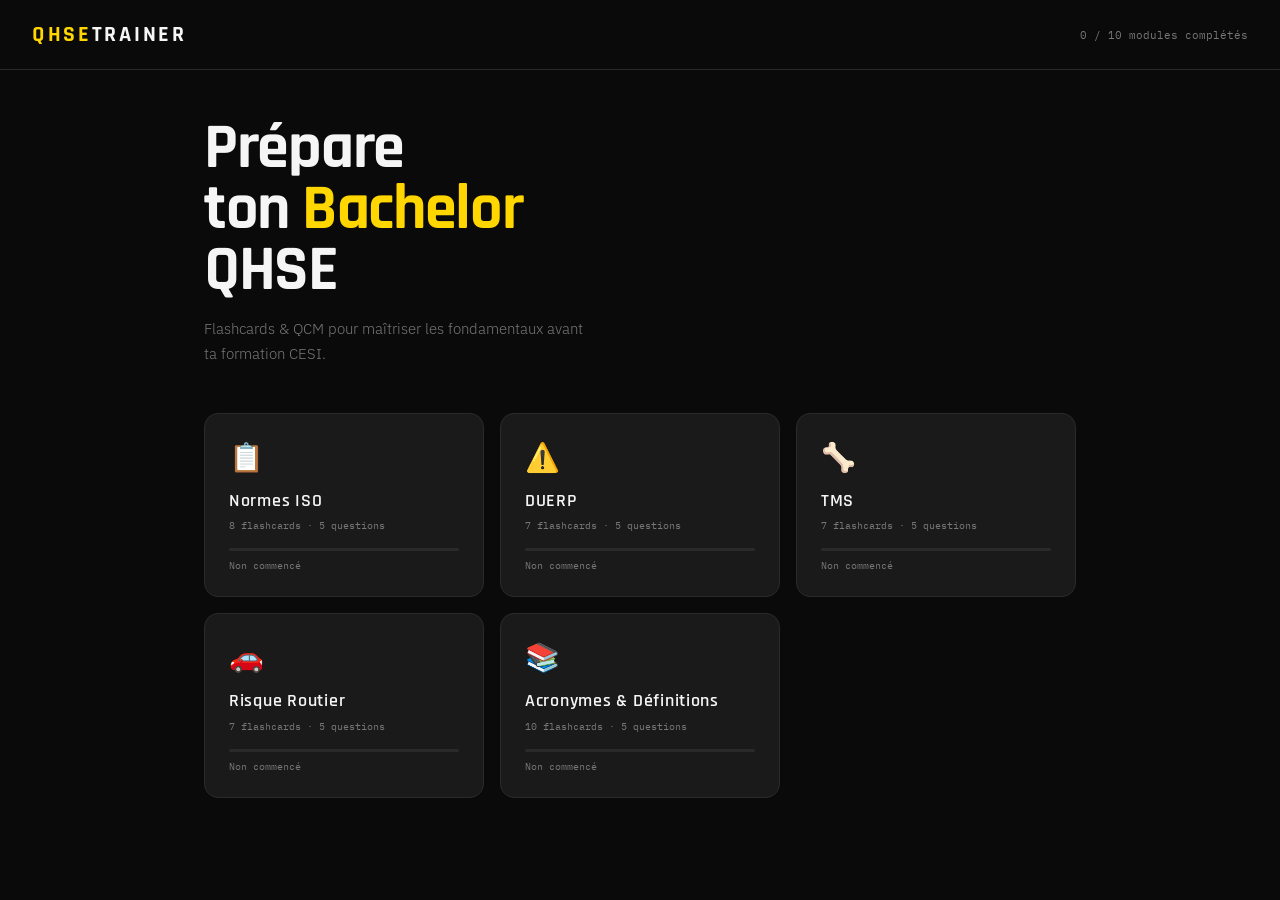
==== index.html @ d8c1ed2f "🚀 QHSE Trainer + GitHub Actions auto-deploy" ====
<!DOCTYPE html>
<html lang="fr">
<head>
<meta charset="UTF-8">
<meta name="viewport" content="width=device-width, initial-scale=1.0">
<title>QHSE Trainer</title>
<link rel="preconnect" href="https://fonts.googleapis.com">
<link href="https://fonts.googleapis.com/css2?family=Rajdhani:wght@400;500;600;700&family=IBM+Plex+Sans:wght@300;400;500&family=IBM+Plex+Mono:wght@400;500&display=swap" rel="stylesheet">
<style>
:root {
  --black: #0A0A0A;
  --dark: #111111;
  --card: #1A1A1A;
  --border: #2A2A2A;
  --yellow: #FFD600;
  --yellow-dim: rgba(255,214,0,0.08);
  --white: #F5F5F5;
  --gray: #777777;
  --success: #00E676;
  --error: #FF3D00;
}
* { margin:0; padding:0; box-sizing:border-box; }
body { font-family:'IBM Plex Sans',sans-serif; background:var(--black); color:var(--white); min-height:100vh; }
header { padding:1.25rem 2rem; border-bottom:1px solid var(--border); display:flex; align-items:center; justify-content:space-between; position:sticky; top:0; background:var(--black); z-index:100; }
.logo { font-family:'Rajdhani',sans-serif; font-weight:700; font-size:1.4rem; letter-spacing:0.12em; color:var(--yellow); }
.logo span { color:var(--white); }
.header-stats { font-family:'IBM Plex Mono',monospace; font-size:0.7rem; color:var(--gray); }
.home { max-width:920px; margin:0 auto; padding:3rem 1.5rem; }
.home-hero { margin-bottom:3rem; }
.home-hero h1 { font-family:'Rajdhani',sans-serif; font-weight:700; font-size:clamp(2.5rem,6vw,4rem); line-height:0.95; letter-spacing:-0.02em; margin-bottom:1rem; }
.home-hero h1 span { color:var(--yellow); }
.home-hero p { color:var(--gray); font-weight:300; font-size:0.95rem; max-width:380px; line-height:1.6; }
.modules-grid { display:grid; grid-template-columns:repeat(auto-fill,minmax(260px,1fr)); gap:1rem; }
.module-card { background:var(--card); border:1px solid var(--border); border-radius:14px; padding:1.5rem; cursor:pointer; transition:all 0.2s ease; position:relative; overflow:hidden; }
.module-card::before { content:''; position:absolute; top:0; left:0; width:100%; height:3px; background:var(--yellow); transform:scaleX(0); transform-origin:left; transition:transform 0.3s ease; }
.module-card:hover { border-color:rgba(255,214,0,0.4); transform:translateY(-3px); box-shadow:0 12px 40px rgba(0,0,0,0.5); }
.module-card:hover::before { transform:scaleX(1); }
.module-icon { font-size:1.75rem; margin-bottom:0.875rem; }
.module-title { font-family:'Rajdhani',sans-serif; font-weight:600; font-size:1.15rem; letter-spacing:0.04em; margin-bottom:0.4rem; }
.module-meta { font-family:'IBM Plex Mono',monospace; font-size:0.65rem; color:var(--gray); margin-bottom:1rem; }
.module-progress { height:3px; background:var(--border); border-radius:2px; overflow:hidden; }
.module-progress-bar { height:100%; background:var(--yellow); border-radius:2px; transition:width 0.6s ease; }
.module-score { font-family:'IBM Plex Mono',monospace; font-size:0.62rem; color:var(--gray); margin-top:0.5rem; }
.module-view { max-width:700px; margin:0 auto; padding:2rem 1.5rem; }
.back-btn { background:none; border:1px solid var(--border); color:var(--gray); padding:0.5rem 1rem; border-radius:6px; cursor:pointer; font-family:'IBM Plex Mono',monospace; font-size:0.7rem; letter-spacing:0.08em; margin-bottom:2rem; transition:all 0.2s; }
.back-btn:hover { border-color:var(--yellow); color:var(--yellow); }
.module-header { margin-bottom:2rem; }
.module-header h2 { font-family:'Rajdhani',sans-serif; font-weight:700; font-size:2rem; letter-spacing:0.05em; }
.mode-selector { display:grid; grid-template-columns:1fr 1fr; gap:1rem; }
.mode-btn { background:var(--card); border:1px solid var(--border); border-radius:14px; padding:2rem; cursor:pointer; transition:all 0.2s; text-align:left; color:var(--white); }
.mode-btn:hover { border-color:var(--yellow); background:var(--yellow-dim); transform:translateY(-2px); }
.mode-btn h3 { font-family:'Rajdhani',sans-serif; font-weight:600; font-size:1.15rem; margin-bottom:0.4rem; }
.mode-btn p { font-size:0.82rem; color:var(--gray); font-weight:300; line-height:1.5; }
.mode-icon { font-size:1.5rem; margin-bottom:0.75rem; }
.flashcard-container { perspective:1000px; margin-bottom:1.5rem; }
.flashcard { width:100%; min-height:280px; position:relative; transform-style:preserve-3d; transition:transform 0.55s cubic-bezier(0.4,0,0.2,1); cursor:pointer; }
.flashcard.flipped { transform:rotateY(180deg); }
.flashcard-front, .flashcard-back { position:absolute; width:100%; min-height:280px; backface-visibility:hidden; -webkit-backface-visibility:hidden; border-radius:16px; display:flex; flex-direction:column; justify-content:center; align-items:center; padding:2.5rem; text-align:center; }
.flashcard-front { background:var(--card); border:1px solid var(--border); }
.flashcard-back { background:#131100; border:1px solid var(--yellow); transform:rotateY(180deg); }
.card-label { font-family:'IBM Plex Mono',monospace; font-size:0.6rem; letter-spacing:0.2em; color:var(--gray); margin-bottom:1.25rem; text-transform:uppercase; }
.flashcard-back .card-label { color:var(--yellow); }
.card-question { font-family:'Rajdhani',sans-serif; font-weight:600; font-size:1.35rem; line-height:1.35; color:var(--white); }
.card-answer { font-size:0.9rem; line-height:1.75; color:var(--white); white-space:pre-line; text-align:left; }
.card-hint { font-family:'IBM Plex Mono',monospace; font-size:0.65rem; color:var(--border); margin-top:1.25rem; letter-spacing:0.05em; }
.flashcard-nav { display:flex; align-items:center; justify-content:space-between; }
.nav-btn { background:var(--card); border:1px solid var(--border); color:var(--white); padding:0.7rem 1.25rem; border-radius:8px; cursor:pointer; font-family:'IBM Plex Mono',monospace; font-size:0.75rem; letter-spacing:0.05em; transition:all 0.2s; }
.nav-btn:hover:not(:disabled) { border-color:var(--yellow); color:var(--yellow); }
.nav-btn:disabled { opacity:0.25; cursor:not-allowed; }
.card-counter { font-family:'IBM Plex Mono',monospace; font-size:0.8rem; color:var(--gray); }
.quiz-progress-bar { height:4px; background:var(--border); border-radius:2px; margin-bottom:2rem; overflow:hidden; }
.quiz-progress-fill { height:100%; background:var(--yellow); border-radius:2px; transition:width 0.4s ease; }
.quiz-question-text { font-family:'Rajdhani',sans-serif; font-weight:600; font-size:1.4rem; line-height:1.35; margin-bottom:1.5rem; padding:1.75rem; background:var(--card); border-radius:12px; border:1px solid var(--border); }
.quiz-choices { display:grid; gap:0.65rem; margin-bottom:1.5rem; }
.choice-btn { background:var(--card); border:1px solid var(--border); border-radius:10px; padding:1.1rem 1.25rem; cursor:pointer; text-align:left; color:var(--white); font-size:0.9rem; transition:all 0.2s; display:flex; align-items:center; gap:0.875rem; font-family:'IBM Plex Sans',sans-serif; }
.choice-btn:hover:not(:disabled) { border-color:var(--yellow); background:var(--yellow-dim); }
.choice-btn:disabled { cursor:default; }
.choice-btn.correct { border-color:var(--success); background:rgba(0,230,118,0.08); color:var(--success); }
.choice-btn.wrong { border-color:var(--error); background:rgba(255,61,0,0.08); color:var(--error); }
.choice-letter { font-family:'IBM Plex Mono',monospace; font-size:0.65rem; width:22px; height:22px; border:1px solid var(--border); border-radius:4px; display:flex; align-items:center; justify-content:center; flex-shrink:0; }
.choice-btn.correct .choice-letter { border-color:var(--success); }
.choice-btn.wrong .choice-letter { border-color:var(--error); }
.quiz-result { text-align:center; padding:2.5rem 1rem; }
.result-score { font-family:'Rajdhani',sans-serif; font-weight:700; font-size:5.5rem; color:var(--yellow); line-height:1; margin-bottom:0.25rem; }
.result-total { font-family:'IBM Plex Mono',monospace; font-size:0.8rem; color:var(--gray); margin-bottom:1.5rem; }
.result-message { font-size:1rem; color:var(--white); margin-bottom:2.5rem; font-weight:300; }
.result-btns { display:flex; gap:0.75rem; justify-content:center; flex-wrap:wrap; }
.btn-primary { background:var(--yellow); color:var(--black); border:none; padding:0.875rem 2rem; border-radius:8px; cursor:pointer; font-family:'Rajdhani',sans-serif; font-weight:700; font-size:1rem; letter-spacing:0.06em; transition:opacity 0.2s; }
.btn-primary:hover { opacity:0.88; }
.btn-secondary { background:none; color:var(--white); border:1px solid var(--border); padding:0.875rem 2rem; border-radius:8px; cursor:pointer; font-family:'Rajdhani',sans-serif; font-weight:600; font-size:1rem; letter-spacing:0.06em; transition:all 0.2s; }
.btn-secondary:hover { border-color:var(--gray); }
@keyframes fadeUp { from{opacity:0;transform:translateY(12px)} to{opacity:1;transform:translateY(0)} }
.fade-in { animation:fadeUp 0.3s ease forwards; }
.view { display:none; }
.view.active { display:block; }
@media(max-width:600px){
  header{padding:1rem}
  .home{padding:1.75rem 1rem}
  .module-view{padding:1.25rem 1rem}
  .mode-selector{grid-template-columns:1fr}
  .flashcard-front,.flashcard-back{padding:1.75rem;min-height:240px}
  .card-question{font-size:1.2rem}
  .quiz-question-text{font-size:1.15rem;padding:1.25rem}
}
</style>
</head>
<body>

<header>
  <div class="logo">QHSE<span>TRAINER</span></div>
  <div class="header-stats" id="headerStats">—</div>
</header>

<div id="homeView" class="view active">
  <div class="home">
    <div class="home-hero">
      <h1>Prépare<br>ton <span>Bachelor</span><br>QHSE</h1>
      <p>Flashcards & QCM pour maîtriser les fondamentaux avant ta formation CESI.</p>
    </div>
    <div class="modules-grid" id="modulesGrid"></div>
  </div>
</div>

<div id="moduleView" class="view">
  <div class="module-view">
    <button class="back-btn" onclick="goHome()">← ACCUEIL</button>
    <div class="module-header">
      <div class="module-icon" id="moduleIcon"></div>
      <h2 id="moduleTitle"></h2>
    </div>
    <div class="mode-selector">
      <button class="mode-btn" onclick="startMode('flashcard')">
        <div class="mode-icon">🃏</div>
        <h3>Flashcards</h3>
        <p>Révise les concepts clés. Clique pour révéler la réponse.</p>
      </button>
      <button class="mode-btn" onclick="startMode('quiz')">
        <div class="mode-icon">✅</div>
        <h3>Quiz QCM</h3>
        <p>Teste tes connaissances avec 4 choix possibles.</p>
      </button>
    </div>
  </div>
</div>

<div id="flashcardView" class="view">
  <div class="module-view">
    <button class="back-btn" onclick="goModule()">← MODULE</button>
    <div class="flashcard-container">
      <div class="flashcard" id="flashcard" onclick="flipCard()">
        <div class="flashcard-front">
          <div class="card-label">Question</div>
          <div class="card-question" id="cardQuestion"></div>
          <div class="card-hint">· cliquer pour révéler ·</div>
        </div>
        <div class="flashcard-back">
          <div class="card-label">Réponse</div>
          <div class="card-answer" id="cardAnswer"></div>
        </div>
      </div>
    </div>
    <div class="flashcard-nav">
      <button class="nav-btn" id="prevBtn" onclick="prevCard()">← PRÉC.</button>
      <span class="card-counter" id="cardCounter"></span>
      <button class="nav-btn" id="nextBtn" onclick="nextCard()">SUIV. →</button>
    </div>
  </div>
</div>

<div id="quizView" class="view">
  <div class="module-view">
    <button class="back-btn" onclick="goModule()">← MODULE</button>
    <div class="quiz-progress-bar"><div class="quiz-progress-fill" id="quizProgressFill"></div></div>
    <div id="quizContent"></div>
  </div>
</div>

<script>
const modules = [
  {
    id:'iso', title:'Normes ISO', icon:'📋',
    flashcards:[
      {q:"Qu'est-ce que la norme ISO 9001 ?",a:"Norme internationale de management de la qualité. Elle définit les exigences pour un SMQ basé sur l'amélioration continue et la satisfaction client."},
      {q:"Quels sont les 7 principes du management de la qualité ?",a:"1. Orientation client\n2. Leadership\n3. Implication du personnel\n4. Approche processus\n5. Amélioration\n6. Prise de décision fondée sur des preuves\n7. Management des relations avec les parties intéressées"},
      {q:"Qu'est-ce que la roue de Deming (PDCA) ?",a:"Plan-Do-Check-Act : outil d'amélioration continue.\n• Plan : planifier les actions\n• Do : réaliser\n• Check : vérifier les résultats\n• Act : ajuster et standardiser"},
      {q:"Qu'est-ce que l'ISO 14001 ?",a:"Norme de management environnemental. Aide les organismes à améliorer leurs performances environnementales via un SME (Système de Management Environnemental)."},
      {q:"Qu'est-ce que l'ISO 45001 ?",a:"Norme de management de la santé et sécurité au travail. Remplace l'OHSAS 18001 depuis 2018. Vise à prévenir les accidents et maladies professionnelles."},
      {q:"Différence entre audit interne et externe ?",a:"• Audit interne (1ère partie) : réalisé par l'organisme lui-même\n• Audit externe 2ème partie : réalisé par des clients\n• Audit externe 3ème partie : organisme de certification indépendant"},
      {q:"Qu'est-ce qu'une non-conformité ?",a:"Non-satisfaction d'une exigence. Peut être majeure (absence totale) ou mineure (écart ponctuel ne remettant pas en cause le système)."},
      {q:"Qu'est-ce que l'approche processus (ISO 9001) ?",a:"Voir l'organisme comme un ensemble de processus interconnectés. Chaque processus a des entrées, activités, sorties et indicateurs de performance."},
    ],
    quiz:[
      {q:"Combien de principes de management de la qualité définit l'ISO 9001 ?",choices:["5","6","7","8"],answer:2},
      {q:"Que signifie PDCA ?",choices:["Plan-Do-Check-Act","Process-Design-Control-Audit","Plan-Deploy-Control-Assess","Process-Do-Check-Adjust"],answer:0},
      {q:"L'ISO 45001 concerne :",choices:["La qualité","L'environnement","La santé et sécurité au travail","La logistique"],answer:2},
      {q:"Un audit de certification est réalisé par :",choices:["L'entreprise elle-même","Un client","Un organisme tiers indépendant","L'inspection du travail"],answer:2},
      {q:"L'ISO 45001 remplace quelle norme ?",choices:["ISO 9001","OHSAS 18001","ISO 14001","ISO 26000"],answer:1},
    ]
  },
  {
    id:'duerp', title:'DUERP', icon:'⚠️',
    flashcards:[
      {q:"Que signifie DUERP ?",a:"Document Unique d'Évaluation des Risques Professionnels. Obligatoire depuis le décret du 5 novembre 2001 pour toute entreprise ayant au moins 1 salarié."},
      {q:"Qui est responsable du DUERP ?",a:"L'employeur est responsable de son élaboration et de sa mise à jour. Il peut déléguer sa réalisation mais reste responsable juridiquement."},
      {q:"Quelle est la fréquence de mise à jour du DUERP ?",a:"• Au minimum une fois par an\n• Lors de toute décision d'aménagement important\n• Lors d'un accident du travail\n• Lors de l'apparition d'un nouveau risque"},
      {q:"Quelles sont les étapes d'élaboration du DUERP ?",a:"1. Identifier les unités de travail\n2. Identifier les dangers\n3. Analyser les risques (fréquence × gravité)\n4. Hiérarchiser les risques\n5. Définir un plan d'actions\n6. Mettre à jour et suivre"},
      {q:"Quels sont les 9 principes généraux de prévention ?",a:"1. Éviter les risques\n2. Évaluer les risques\n3. Combattre à la source\n4. Adapter le travail à l'homme\n5. Tenir compte de l'évolution technique\n6. Remplacer le dangereux\n7. Planifier la prévention\n8. Protection collective avant individuelle\n9. Donner les instructions appropriées"},
      {q:"Quelle est la sanction en cas d'absence de DUERP ?",a:"Amende de 1 500 € (3 000 € en récidive). L'absence du DUERP peut être retenue comme faute inexcusable de l'employeur en cas d'accident du travail."},
      {q:"Comment se calcule la cotation d'un risque ?",a:"Cotation = Fréquence × Gravité\nCertaines méthodes ajoutent la Détectabilité (F × G × D).\nCela permet de hiérarchiser les risques et prioriser les actions de prévention."},
    ],
    quiz:[
      {q:"Le DUERP est obligatoire pour les entreprises ayant :",choices:["Au moins 10 salariés","Au moins 1 salarié","Au moins 50 salariés","Au moins 5 salariés"],answer:1},
      {q:"Quelle est la fréquence minimale de mise à jour du DUERP ?",choices:["Tous les 3 ans","Tous les 2 ans","Une fois par an","Tous les 6 mois"],answer:2},
      {q:"Parmi les 9 principes de prévention, quelle mesure est prioritaire ?",choices:["EPI","Protection individuelle","Protection collective","Formation"],answer:2},
      {q:"Qui est juridiquement responsable du DUERP ?",choices:["Le responsable HSE","Le CSE","L'employeur","Le médecin du travail"],answer:2},
      {q:"L'amende pour absence de DUERP est de :",choices:["500 €","1 000 €","1 500 €","3 000 €"],answer:2},
    ]
  },
  {
    id:'tms', title:'TMS', icon:'🦴',
    flashcards:[
      {q:"Que signifie TMS ?",a:"Troubles Musculo-Squelettiques. Affections touchant les muscles, tendons, nerfs et articulations, principalement liées aux conditions de travail."},
      {q:"Quelles zones du corps sont les plus touchées par les TMS ?",a:"• Membres supérieurs (épaules, coudes, poignets, mains) : ~80% des TMS\n• Membres inférieurs (genoux, hanches, pieds)\n• Rachis (lombalgies)"},
      {q:"Quels sont les facteurs de risque des TMS ?",a:"• Biomécaniques : postures contraignantes, efforts répétitifs, port de charges\n• Organisationnels : cadence élevée, manque de pauses\n• Psychosociaux : stress, manque d'autonomie\n• Environnementaux : froid, vibrations"},
      {q:"Quelle est la place des TMS parmi les maladies professionnelles ?",a:"1ère cause de maladie professionnelle en France. Représentent environ 87% des maladies professionnelles indemnisées."},
      {q:"Qu'est-ce que l'outil RULA ?",a:"Rapid Upper Limb Assessment : outil d'évaluation ergonomique des membres supérieurs. Évalue les postures de travail et identifie les risques de TMS par un score."},
      {q:"Quelles sont les mesures de prévention des TMS ?",a:"• Technique : améliorer les postes, outillage adapté, réduire les charges\n• Organisationnelle : rotation des postes, pauses, variation des tâches\n• Humaine : formation aux gestes et postures\n• Médicale : surveillance, déclaration précoce"},
      {q:"Seuil de manutention manuelle de charges",a:"Au-delà de 25 kg, une aide mécanique est recommandée pour un homme (15 kg pour une femme). La charge max réglementaire est de 55 kg pour les hommes."},
    ],
    quiz:[
      {q:"Les TMS représentent quelle proportion des MP en France ?",choices:["Environ 50%","Environ 65%","Environ 87%","Environ 95%"],answer:2},
      {q:"Quelle zone du corps est la plus touchée par les TMS ?",choices:["Membres inférieurs","Membres supérieurs","Rachis cervical","Tête"],answer:1},
      {q:"RULA est un outil qui permet d'évaluer :",choices:["Les risques chimiques","Les postures de travail","Le niveau de bruit","Le risque incendie"],answer:1},
      {q:"Seuil recommandé pour aide mécanique (homme) :",choices:["15 kg","20 kg","25 kg","30 kg"],answer:2},
      {q:"Lequel est un facteur psychosocial de TMS ?",choices:["Port de charges lourdes","Vibrations","Stress au travail","Températures basses"],answer:2},
    ]
  },
  {
    id:'routier', title:'Risque Routier', icon:'🚗',
    flashcards:[
      {q:"Qu'est-ce que le risque routier professionnel ?",a:"Risque d'accident de la circulation lors de déplacements effectués dans le cadre du travail : trajets domicile-travail et déplacements de mission."},
      {q:"Différence entre accident de mission et accident de trajet ?",a:"• Mission : lors d'un déplacement professionnel (salarié à disposition de l'employeur). Considéré comme AT.\n• Trajet : sur le parcours domicile-travail habituel. Régime intermédiaire entre AT et droit commun."},
      {q:"Le risque routier en chiffres",a:"1ère cause de mortalité au travail en France. Représente environ 40% des accidents mortels du travail. Plus de 400 décès par an en contexte professionnel."},
      {q:"Principales causes d'accidents de la route professionnels",a:"• Vitesse excessive\n• Alcool et stupéfiants\n• Fatigue et somnolence\n• Téléphone au volant\n• Mauvais entretien du véhicule\n• Non-respect du code de la route"},
      {q:"Qu'est-ce qu'un Plan de Déplacement Entreprise (PDE) ?",a:"Document définissant la politique de déplacements de l'entreprise. Vise à réduire les déplacements solo, favoriser les modes alternatifs, et sécuriser les déplacements professionnels."},
      {q:"Obligations de l'employeur face au risque routier",a:"• Intégrer le risque routier dans le DUERP\n• Vérifier la validité des permis\n• S'assurer de l'entretien des véhicules\n• Former et sensibiliser les conducteurs\n• Mettre en place une politique de déplacements"},
      {q:"Qu'est-ce que l'éco-conduite ?",a:"Style de conduite réduisant consommation et émissions tout en améliorant la sécurité : anticipation, vitesse modérée, entretien régulier du véhicule, gonflement correct des pneus."},
    ],
    quiz:[
      {q:"Le risque routier représente quelle proportion des accidents mortels du travail ?",choices:["Environ 20%","Environ 30%","Environ 40%","Environ 50%"],answer:2},
      {q:"Un accident lors d'un déplacement professionnel est :",choices:["Un accident de trajet","Un accident de mission (AT)","Un accident bénin","Pas un accident du travail"],answer:1},
      {q:"Quelle est la 1ère cause de mortalité au travail en France ?",choices:["Les chutes de hauteur","Les risques chimiques","Le risque routier","Les TMS"],answer:2},
      {q:"PDE signifie :",choices:["Plan de Déplacement Entreprise","Plan de Développement Environnemental","Programme de Déplacement Écologique","Plan de Déchets Entreprise"],answer:0},
      {q:"Le risque routier doit être intégré dans :",choices:["Le règlement intérieur uniquement","Le DUERP","Seulement la charte conducteur","Le bilan social"],answer:1},
    ]
  },
  {
    id:'acronymes', title:'Acronymes & Définitions', icon:'📚',
    flashcards:[
      {q:"QHSE",a:"Qualité, Hygiène, Sécurité, Environnement"},
      {q:"SMQ / SME / SMSST",a:"• SMQ : Système de Management de la Qualité\n• SME : Système de Management de l'Environnement\n• SMSST : Système de Management de la Santé et Sécurité au Travail"},
      {q:"AT / MP",a:"• AT : Accident du Travail\n• MP : Maladie Professionnelle"},
      {q:"EPI / EPC",a:"• EPI : Équipements de Protection Individuelle (casque, gants, lunettes...)\n• EPC : Équipements de Protection Collective (garde-corps, filets, aspiration...)"},
      {q:"CSE / CHSCT",a:"• CHSCT : Comité d'Hygiène, de Sécurité et des Conditions de Travail (ancien)\n• CSE : Comité Social et Économique (remplace CHSCT, CE et DP depuis 2018)"},
      {q:"CARSAT / INRS / DREAL",a:"• CARSAT : Caisse d'Assurance Retraite et de la Santé au Travail\n• INRS : Institut National de Recherche et de Sécurité\n• DREAL : Direction Régionale de l'Environnement, de l'Aménagement et du Logement"},
      {q:"TFf / TGf",a:"• TFf (Taux de Fréquence) = AT avec arrêt × 10⁶ / heures travaillées\n• TGf (Taux de Gravité) = Journées perdues × 10³ / heures travaillées"},
      {q:"ICPE / ATEX",a:"• ICPE : Installation Classée pour la Protection de l'Environnement\n• ATEX : ATmosphère EXplosible — zone à risque d'explosion"},
      {q:"5S",a:"Méthode japonaise d'organisation :\n• Seiri = Trier\n• Seiton = Ranger\n• Seiso = Nettoyer\n• Seiketsu = Standardiser\n• Shitsuke = Maintenir"},
      {q:"PDCA / KPI",a:"• PDCA : Plan-Do-Check-Act (roue de Deming, amélioration continue)\n• KPI : Key Performance Indicator (indicateur clé de performance)"},
    ],
    quiz:[
      {q:"Que signifie EPI ?",choices:["Équipements Prioritaires Industriels","Équipements de Protection Individuelle","Évaluation des Performances Internes","Équipements de Prévention des Incidents"],answer:1},
      {q:"Le CSE a remplacé quel organisme en 2018 ?",choices:["La CARSAT","L'INRS","Le CHSCT","La DREAL"],answer:2},
      {q:"Le Taux de Fréquence se calcule avec quel multiplicateur ?",choices:["10²","10³","10⁶","10⁹"],answer:2},
      {q:"ICPE signifie :",choices:["Installation Classée pour la Protection de l'Environnement","Indicateur de Conformité des Processus Environnementaux","Inspection des Conditions de Protection des Employés","Instance de Contrôle des Procédures Environnementales"],answer:0},
      {q:"La méthode 5S vient de :",choices:["France","États-Unis","Allemagne","Japon"],answer:3},
    ]
  }
];

let state = {
  moduleId:null, cardIndex:0, isFlipped:false,
  quizIndex:0, quizScore:0, quizAnswered:false,
  progress: JSON.parse(localStorage.getItem('qhse_progress')||'{}')
};

const getModule = () => modules.find(m=>m.id===state.moduleId);

function saveProgress(id,mode,score,total){
  if(!state.progress[id]) state.progress[id]={};
  state.progress[id][mode]={score,total,date:new Date().toISOString()};
  localStorage.setItem('qhse_progress',JSON.stringify(state.progress));
  updateHeader();
}

function updateHeader(){
  let total=modules.length*2, done=0;
  modules.forEach(m=>{
    if(state.progress[m.id]?.quiz) done++;
    if(state.progress[m.id]?.flashcard) done++;
  });
  document.getElementById('headerStats').textContent=`${done} / ${total} modules complétés`;
}

function getScore(id){
  const p=state.progress[id];
  if(!p?.quiz) return null;
  return Math.round((p.quiz.score/p.quiz.total)*100);
}

function showView(id){
  document.querySelectorAll('.view').forEach(v=>v.classList.remove('active'));
  document.getElementById(id).classList.add('active');
  window.scrollTo(0,0);
}

function renderHome(){
  document.getElementById('modulesGrid').innerHTML=modules.map(m=>{
    const sc=getScore(m.id);
    const hasF=!!state.progress[m.id]?.flashcard;
    return `<div class="module-card fade-in" onclick="openModule('${m.id}')">
      <div class="module-icon">${m.icon}</div>
      <div class="module-title">${m.title}</div>
      <div class="module-meta">${m.flashcards.length} flashcards · ${m.quiz.length} questions</div>
      <div class="module-progress"><div class="module-progress-bar" style="width:${sc??0}%"></div></div>
      <div class="module-score">${sc!==null?`Quiz : ${sc}% · Flashcards : ${hasF?'✓ vues':'non vues'}`:'Non commencé'}</div>
    </div>`;
  }).join('');
  updateHeader();
  showView('homeView');
}

function openModule(id){
  state.moduleId=id;
  const m=getModule();
  document.getElementById('moduleIcon').textContent=m.icon;
  document.getElementById('moduleTitle').textContent=m.title;
  showView('moduleView');
}

function goHome(){ renderHome(); }
function goModule(){ openModule(state.moduleId); }

function startMode(mode){
  const m=getModule();
  if(mode==='flashcard'){
    state.cardIndex=0; state.isFlipped=false;
    renderFlashcard();
    showView('flashcardView');
    saveProgress(m.id,'flashcard',1,1);
  } else {
    state.quizIndex=0; state.quizScore=0; state.quizAnswered=false;
    renderQuizQuestion();
    showView('quizView');
  }
}

function renderFlashcard(){
  const m=getModule();
  const card=m.flashcards[state.cardIndex];
  document.getElementById('flashcard').classList.remove('flipped');
  state.isFlipped=false;
  document.getElementById('cardQuestion').textContent=card.q;
  document.getElementById('cardAnswer').textContent=card.a;
  document.getElementById('cardCounter').textContent=`${state.cardIndex+1} / ${m.flashcards.length}`;
  document.getElementById('prevBtn').disabled=state.cardIndex===0;
  document.getElementById('nextBtn').disabled=state.cardIndex===m.flashcards.length-1;
}

function flipCard(){
  state.isFlipped=!state.isFlipped;
  document.getElementById('flashcard').classList.toggle('flipped');
}

function prevCard(){ if(state.cardIndex>0){state.cardIndex--;renderFlashcard();} }
function nextCard(){ const m=getModule(); if(state.cardIndex<m.flashcards.length-1){state.cardIndex++;renderFlashcard();} }

function renderQuizQuestion(){
  const m=getModule(); const total=m.quiz.length;
  if(state.quizIndex>=total){ renderQuizResult(); return; }
  const q=m.quiz[state.quizIndex];
  document.getElementById('quizProgressFill').style.width=(state.quizIndex/total*100)+'%';
  document.getElementById('quizContent').innerHTML=`
    <div class="quiz-question-text fade-in">
      <div class="card-label" style="text-align:left;margin-bottom:0.75rem">Question ${state.quizIndex+1}/${total}</div>
      ${q.q}
    </div>
    <div class="quiz-choices">
      ${q.choices.map((c,i)=>`<button class="choice-btn" onclick="answerQuiz(${i})">
        <span class="choice-letter">${['A','B','C','D'][i]}</span>${c}
      </button>`).join('')}
    </div>`;
  state.quizAnswered=false;
}

function answerQuiz(chosen){
  if(state.quizAnswered) return;
  state.quizAnswered=true;
  const q=getModule().quiz[state.quizIndex];
  document.querySelectorAll('.choice-btn').forEach((btn,i)=>{
    btn.disabled=true;
    if(i===q.answer) btn.classList.add('correct');
    else if(i===chosen&&chosen!==q.answer) btn.classList.add('wrong');
  });
  if(chosen===q.answer) state.quizScore++;
  setTimeout(()=>{ state.quizIndex++; renderQuizQuestion(); },1300);
}

function renderQuizResult(){
  const m=getModule(); const total=m.quiz.length;
  const pct=Math.round(state.quizScore/total*100);
  document.getElementById('quizProgressFill').style.width='100%';
  const msg=pct>=80?'🎯 Excellent ! Tu maîtrises ce module.':pct>=60?'👍 Bien ! Quelques points à revoir encore.':'📖 Continue à réviser, tu vas y arriver !';
  saveProgress(m.id,'quiz',state.quizScore,total);
  document.getElementById('quizContent').innerHTML=`
    <div class="quiz-result fade-in">
      <div class="result-score">${pct}%</div>
      <div class="result-total">${state.quizScore} / ${total} bonnes réponses</div>
      <div class="result-message">${msg}</div>
      <div class="result-btns">
        <button class="btn-primary" onclick="startMode('quiz')">Recommencer</button>
        <button class="btn-secondary" onclick="goModule()">Retour au module</button>
      </div>
    </div>`;
}

renderHome();
</script>
</body>
</html>
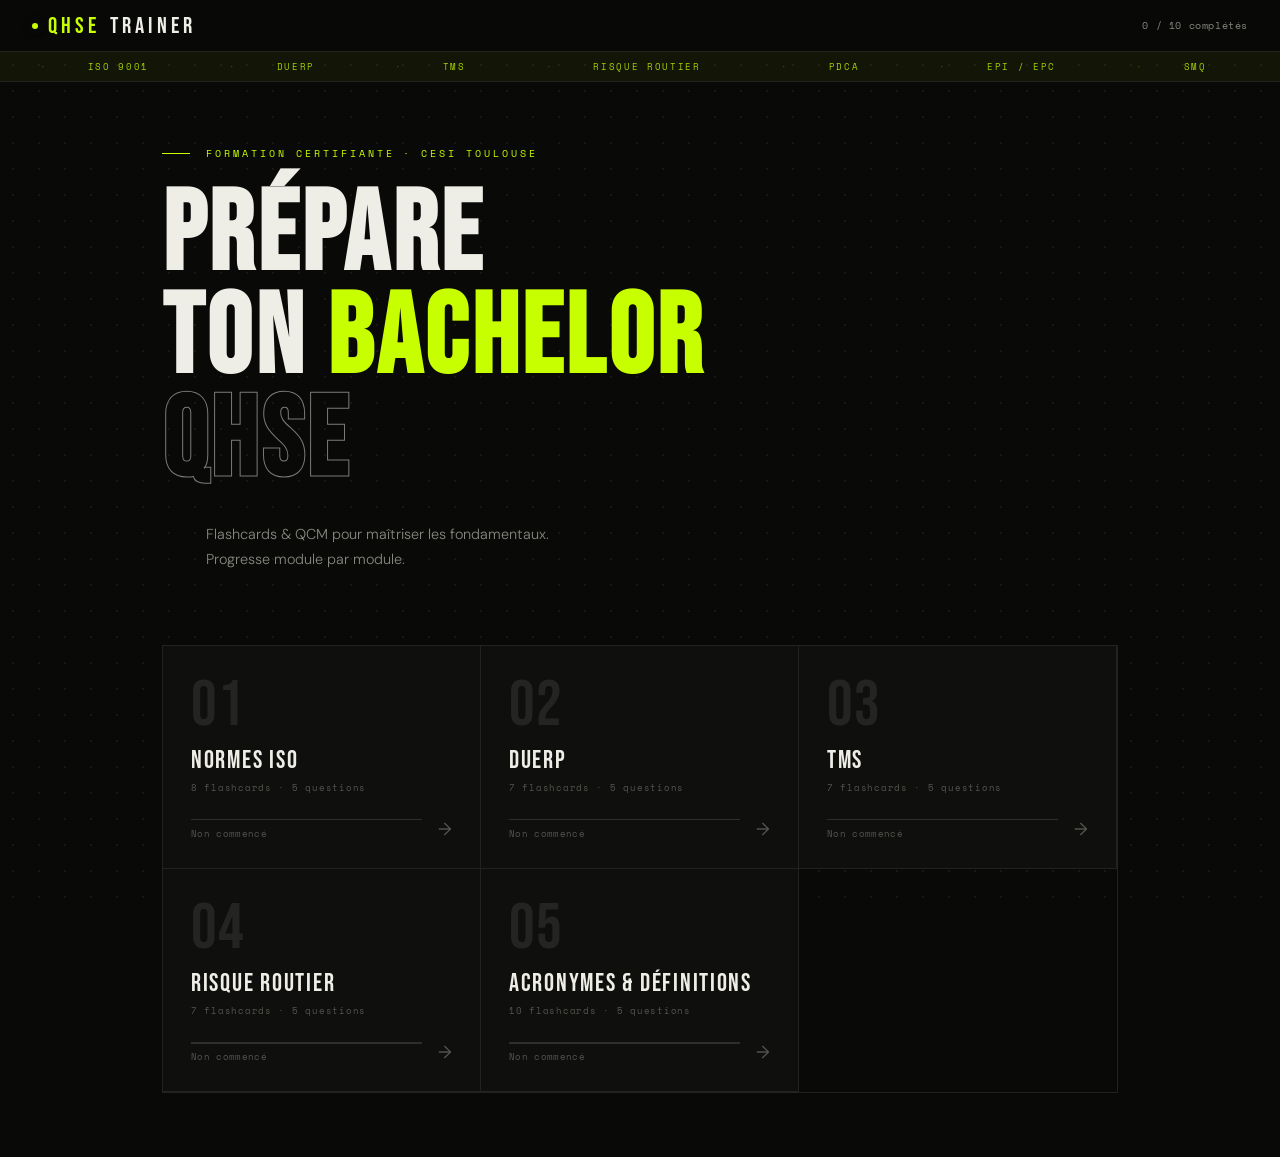
==== commit 703b2b9a: "✨ Feature: redesign QHSE Trainer — Industrial Safety Terminal aesthetic (Bebas Neue + lime + dot gri" ====
--- a/index.html
+++ b/index.html
@@ -5,102 +5,650 @@
 <meta name="viewport" content="width=device-width, initial-scale=1.0">
 <title>QHSE Trainer</title>
 <link rel="preconnect" href="https://fonts.googleapis.com">
-<link href="https://fonts.googleapis.com/css2?family=Rajdhani:wght@400;500;600;700&family=IBM+Plex+Sans:wght@300;400;500&family=IBM+Plex+Mono:wght@400;500&display=swap" rel="stylesheet">
+<link href="https://fonts.googleapis.com/css2?family=Bebas+Neue&family=Space+Mono:ital,wght@0,400;0,700;1,400&family=DM+Sans:opsz,wght@9..40,300;9..40,400;9..40,500&display=swap" rel="stylesheet">
 <style>
 :root {
-  --black: #0A0A0A;
-  --dark: #111111;
-  --card: #1A1A1A;
-  --border: #2A2A2A;
-  --yellow: #FFD600;
-  --yellow-dim: rgba(255,214,0,0.08);
-  --white: #F5F5F5;
-  --gray: #777777;
-  --success: #00E676;
-  --error: #FF3D00;
-}
+  --bg: #090908;
+  --surface: #0F0F0E;
+  --surface2: #161614;
+  --border: #222220;
+  --border2: #2E2E2B;
+  --lime: #C8FF00;
+  --lime-dim: rgba(200,255,0,0.055);
+  --lime-glow: 0 0 24px rgba(200,255,0,0.18);
+  --white: #EEEDE6;
+  --gray: #555550;
+  --gray2: #888880;
+  --success: #00FF88;
+  --error: #FF4422;
+}
+
 * { margin:0; padding:0; box-sizing:border-box; }
-body { font-family:'IBM Plex Sans',sans-serif; background:var(--black); color:var(--white); min-height:100vh; }
-header { padding:1.25rem 2rem; border-bottom:1px solid var(--border); display:flex; align-items:center; justify-content:space-between; position:sticky; top:0; background:var(--black); z-index:100; }
-.logo { font-family:'Rajdhani',sans-serif; font-weight:700; font-size:1.4rem; letter-spacing:0.12em; color:var(--yellow); }
+
+body {
+  font-family:'DM Sans',sans-serif;
+  background:var(--bg);
+  color:var(--white);
+  min-height:100vh;
+  position:relative;
+}
+
+body::before {
+  content:'';
+  position:fixed;
+  inset:0;
+  background-image:radial-gradient(circle, #222220 1px, transparent 1px);
+  background-size:26px 26px;
+  pointer-events:none;
+  z-index:0;
+  opacity:0.55;
+}
+
+/* ── HEADER ── */
+header {
+  position:sticky;
+  top:0;
+  height:52px;
+  padding:0 2rem;
+  border-bottom:1px solid var(--border);
+  display:flex;
+  align-items:center;
+  justify-content:space-between;
+  background:rgba(9,9,8,0.94);
+  backdrop-filter:blur(16px);
+  z-index:200;
+}
+
+.logo {
+  font-family:'Bebas Neue',sans-serif;
+  font-size:1.45rem;
+  letter-spacing:0.18em;
+  color:var(--lime);
+  display:flex;
+  align-items:center;
+  gap:0.6rem;
+}
+.logo::before {
+  content:'';
+  width:6px;
+  height:6px;
+  background:var(--lime);
+  border-radius:50%;
+  box-shadow:var(--lime-glow);
+}
 .logo span { color:var(--white); }
-.header-stats { font-family:'IBM Plex Mono',monospace; font-size:0.7rem; color:var(--gray); }
-.home { max-width:920px; margin:0 auto; padding:3rem 1.5rem; }
-.home-hero { margin-bottom:3rem; }
-.home-hero h1 { font-family:'Rajdhani',sans-serif; font-weight:700; font-size:clamp(2.5rem,6vw,4rem); line-height:0.95; letter-spacing:-0.02em; margin-bottom:1rem; }
-.home-hero h1 span { color:var(--yellow); }
-.home-hero p { color:var(--gray); font-weight:300; font-size:0.95rem; max-width:380px; line-height:1.6; }
-.modules-grid { display:grid; grid-template-columns:repeat(auto-fill,minmax(260px,1fr)); gap:1rem; }
-.module-card { background:var(--card); border:1px solid var(--border); border-radius:14px; padding:1.5rem; cursor:pointer; transition:all 0.2s ease; position:relative; overflow:hidden; }
-.module-card::before { content:''; position:absolute; top:0; left:0; width:100%; height:3px; background:var(--yellow); transform:scaleX(0); transform-origin:left; transition:transform 0.3s ease; }
-.module-card:hover { border-color:rgba(255,214,0,0.4); transform:translateY(-3px); box-shadow:0 12px 40px rgba(0,0,0,0.5); }
-.module-card:hover::before { transform:scaleX(1); }
-.module-icon { font-size:1.75rem; margin-bottom:0.875rem; }
-.module-title { font-family:'Rajdhani',sans-serif; font-weight:600; font-size:1.15rem; letter-spacing:0.04em; margin-bottom:0.4rem; }
-.module-meta { font-family:'IBM Plex Mono',monospace; font-size:0.65rem; color:var(--gray); margin-bottom:1rem; }
-.module-progress { height:3px; background:var(--border); border-radius:2px; overflow:hidden; }
-.module-progress-bar { height:100%; background:var(--yellow); border-radius:2px; transition:width 0.6s ease; }
-.module-score { font-family:'IBM Plex Mono',monospace; font-size:0.62rem; color:var(--gray); margin-top:0.5rem; }
-.module-view { max-width:700px; margin:0 auto; padding:2rem 1.5rem; }
-.back-btn { background:none; border:1px solid var(--border); color:var(--gray); padding:0.5rem 1rem; border-radius:6px; cursor:pointer; font-family:'IBM Plex Mono',monospace; font-size:0.7rem; letter-spacing:0.08em; margin-bottom:2rem; transition:all 0.2s; }
-.back-btn:hover { border-color:var(--yellow); color:var(--yellow); }
-.module-header { margin-bottom:2rem; }
-.module-header h2 { font-family:'Rajdhani',sans-serif; font-weight:700; font-size:2rem; letter-spacing:0.05em; }
-.mode-selector { display:grid; grid-template-columns:1fr 1fr; gap:1rem; }
-.mode-btn { background:var(--card); border:1px solid var(--border); border-radius:14px; padding:2rem; cursor:pointer; transition:all 0.2s; text-align:left; color:var(--white); }
-.mode-btn:hover { border-color:var(--yellow); background:var(--yellow-dim); transform:translateY(-2px); }
-.mode-btn h3 { font-family:'Rajdhani',sans-serif; font-weight:600; font-size:1.15rem; margin-bottom:0.4rem; }
-.mode-btn p { font-size:0.82rem; color:var(--gray); font-weight:300; line-height:1.5; }
-.mode-icon { font-size:1.5rem; margin-bottom:0.75rem; }
-.flashcard-container { perspective:1000px; margin-bottom:1.5rem; }
-.flashcard { width:100%; min-height:280px; position:relative; transform-style:preserve-3d; transition:transform 0.55s cubic-bezier(0.4,0,0.2,1); cursor:pointer; }
+
+.header-stats {
+  font-family:'Space Mono',monospace;
+  font-size:0.62rem;
+  color:var(--gray2);
+  letter-spacing:0.06em;
+}
+
+/* ── TICKER ── */
+.ticker-wrap {
+  position:relative;
+  z-index:1;
+  overflow:hidden;
+  height:30px;
+  display:flex;
+  align-items:center;
+  border-bottom:1px solid var(--border);
+  background:var(--lime-dim);
+}
+
+.ticker {
+  display:flex;
+  gap:0;
+  animation:ticker 30s linear infinite;
+  white-space:nowrap;
+}
+
+.ticker-item {
+  font-family:'Space Mono',monospace;
+  font-size:0.58rem;
+  letter-spacing:0.18em;
+  color:var(--lime);
+  text-transform:uppercase;
+  padding:0 2.5rem;
+  opacity:0.8;
+}
+
+.ticker-item::before {
+  content:'·';
+  margin-right:2.5rem;
+  opacity:0.4;
+}
+
+@keyframes ticker {
+  from { transform:translateX(0); }
+  to { transform:translateX(-50%); }
+}
+
+/* ── HOME ── */
+.home {
+  position:relative;
+  z-index:1;
+  max-width:1020px;
+  margin:0 auto;
+  padding:4rem 2rem;
+}
+
+.home-hero {
+  margin-bottom:4.5rem;
+}
+
+.home-hero-eyebrow {
+  font-family:'Space Mono',monospace;
+  font-size:0.62rem;
+  letter-spacing:0.3em;
+  color:var(--lime);
+  text-transform:uppercase;
+  margin-bottom:1.5rem;
+  display:flex;
+  align-items:center;
+  gap:1rem;
+}
+.home-hero-eyebrow::before {
+  content:'';
+  display:block;
+  width:28px;
+  height:1px;
+  background:var(--lime);
+}
+
+.home-hero h1 {
+  font-family:'Bebas Neue',sans-serif;
+  font-size:clamp(3.8rem,9.5vw,7rem);
+  line-height:0.92;
+  letter-spacing:0.03em;
+  margin-bottom:1.75rem;
+}
+.home-hero h1 em {
+  font-style:normal;
+  color:var(--lime);
+}
+.home-hero h1 .stroke {
+  -webkit-text-stroke:1px rgba(238,237,230,0.5);
+  color:transparent;
+}
+
+.home-hero p {
+  font-size:0.9rem;
+  color:var(--gray2);
+  font-weight:300;
+  line-height:1.75;
+  max-width:360px;
+  margin-left:calc(28px + 1rem);
+}
+
+/* ── MODULE GRID ── */
+.modules-grid {
+  display:grid;
+  grid-template-columns:repeat(auto-fill, minmax(290px, 1fr));
+  border:1px solid var(--border);
+}
+
+.module-card {
+  background:var(--surface);
+  padding:1.75rem;
+  cursor:pointer;
+  position:relative;
+  overflow:hidden;
+  border-right:1px solid var(--border);
+  border-bottom:1px solid var(--border);
+  transition:background 0.22s;
+  animation:cardReveal 0.5s ease both;
+}
+
+@keyframes cardReveal {
+  from { opacity:0; transform:translateY(14px); }
+  to { opacity:1; transform:translateY(0); }
+}
+
+.module-card:nth-child(1){ animation-delay:0.04s; }
+.module-card:nth-child(2){ animation-delay:0.09s; }
+.module-card:nth-child(3){ animation-delay:0.14s; }
+.module-card:nth-child(4){ animation-delay:0.19s; }
+.module-card:nth-child(5){ animation-delay:0.24s; }
+
+.module-card:hover { background:var(--surface2); }
+.module-card:hover .module-num { color:var(--lime); opacity:1; }
+.module-card:hover .card-go { color:var(--lime); transform:translateX(5px); }
+
+.module-num {
+  font-family:'Bebas Neue',sans-serif;
+  font-size:4rem;
+  line-height:1;
+  color:var(--border2);
+  opacity:0.7;
+  margin-bottom:0.6rem;
+  letter-spacing:0.02em;
+  transition:color 0.22s, opacity 0.22s;
+}
+
+.module-title {
+  font-family:'Bebas Neue',sans-serif;
+  font-size:1.55rem;
+  letter-spacing:0.07em;
+  color:var(--white);
+  margin-bottom:0.4rem;
+  line-height:1.1;
+}
+
+.module-meta {
+  font-family:'Space Mono',monospace;
+  font-size:0.57rem;
+  color:var(--gray);
+  letter-spacing:0.08em;
+  margin-bottom:1.5rem;
+}
+
+.module-bottom {
+  display:flex;
+  align-items:flex-end;
+  justify-content:space-between;
+}
+
+.module-progress-wrap { flex:1; margin-right:1rem; }
+
+.module-progress {
+  height:1.5px;
+  background:var(--border2);
+  overflow:hidden;
+  margin-bottom:0.4rem;
+}
+
+.module-progress-bar {
+  height:100%;
+  background:var(--lime);
+  transition:width 0.9s cubic-bezier(0.4,0,0.2,1);
+}
+
+.module-score {
+  font-family:'Space Mono',monospace;
+  font-size:0.54rem;
+  color:var(--gray);
+  letter-spacing:0.04em;
+}
+
+.card-go {
+  font-size:1.1rem;
+  color:var(--gray);
+  transition:color 0.22s, transform 0.22s;
+}
+
+/* ── CONTENT WRAPPER ── */
+.content-wrap {
+  position:relative;
+  z-index:1;
+  max-width:720px;
+  margin:0 auto;
+  padding:2.5rem 2rem;
+}
+
+/* ── BACK BTN ── */
+.back-btn {
+  font-family:'Space Mono',monospace;
+  font-size:0.62rem;
+  letter-spacing:0.18em;
+  text-transform:uppercase;
+  color:var(--gray2);
+  background:none;
+  border:none;
+  cursor:pointer;
+  padding:0;
+  margin-bottom:2.75rem;
+  display:flex;
+  align-items:center;
+  gap:0.6rem;
+  transition:color 0.15s;
+}
+.back-btn:hover { color:var(--lime); }
+
+/* ── MODULE HEADER ── */
+.module-header {
+  padding-bottom:2rem;
+  margin-bottom:2.5rem;
+  border-bottom:1px solid var(--border);
+}
+
+.eyebrow {
+  font-family:'Space Mono',monospace;
+  font-size:0.58rem;
+  letter-spacing:0.28em;
+  color:var(--lime);
+  text-transform:uppercase;
+  margin-bottom:0.75rem;
+}
+
+.module-header h2 {
+  font-family:'Bebas Neue',sans-serif;
+  font-size:2.8rem;
+  letter-spacing:0.06em;
+  line-height:1;
+}
+
+/* ── MODE SELECTOR ── */
+.mode-selector {
+  display:grid;
+  grid-template-columns:1fr 1fr;
+  border:1px solid var(--border);
+}
+
+.mode-btn {
+  background:var(--surface);
+  border:none;
+  border-right:1px solid var(--border);
+  padding:2rem 1.75rem;
+  cursor:pointer;
+  text-align:left;
+  color:var(--white);
+  transition:background 0.2s, box-shadow 0.2s;
+  position:relative;
+  overflow:hidden;
+}
+.mode-btn:last-child { border-right:none; }
+
+.mode-btn:hover {
+  background:var(--surface2);
+  box-shadow:inset 0 0 0 1px var(--lime);
+}
+.mode-btn:hover .mode-arrow { opacity:1; transform:translateX(4px); color:var(--lime); }
+
+.mode-btn-icon { font-size:1.4rem; margin-bottom:1rem; }
+
+.mode-btn h3 {
+  font-family:'Bebas Neue',sans-serif;
+  font-size:1.45rem;
+  letter-spacing:0.08em;
+  margin-bottom:0.5rem;
+}
+
+.mode-btn p {
+  font-size:0.82rem;
+  color:var(--gray2);
+  font-weight:300;
+  line-height:1.55;
+}
+
+.mode-arrow {
+  position:absolute;
+  bottom:1.5rem;
+  right:1.5rem;
+  font-size:1rem;
+  color:var(--lime);
+  opacity:0;
+  transition:opacity 0.2s, transform 0.2s, color 0.2s;
+}
+
+/* ── FLASHCARD ── */
+.flashcard-container {
+  perspective:1200px;
+  margin-bottom:1.75rem;
+}
+
+.flashcard {
+  width:100%;
+  min-height:330px;
+  position:relative;
+  transform-style:preserve-3d;
+  transition:transform 0.58s cubic-bezier(0.4,0,0.2,1);
+  cursor:pointer;
+}
+
 .flashcard.flipped { transform:rotateY(180deg); }
-.flashcard-front, .flashcard-back { position:absolute; width:100%; min-height:280px; backface-visibility:hidden; -webkit-backface-visibility:hidden; border-radius:16px; display:flex; flex-direction:column; justify-content:center; align-items:center; padding:2.5rem; text-align:center; }
-.flashcard-front { background:var(--card); border:1px solid var(--border); }
-.flashcard-back { background:#131100; border:1px solid var(--yellow); transform:rotateY(180deg); }
-.card-label { font-family:'IBM Plex Mono',monospace; font-size:0.6rem; letter-spacing:0.2em; color:var(--gray); margin-bottom:1.25rem; text-transform:uppercase; }
-.flashcard-back .card-label { color:var(--yellow); }
-.card-question { font-family:'Rajdhani',sans-serif; font-weight:600; font-size:1.35rem; line-height:1.35; color:var(--white); }
-.card-answer { font-size:0.9rem; line-height:1.75; color:var(--white); white-space:pre-line; text-align:left; }
-.card-hint { font-family:'IBM Plex Mono',monospace; font-size:0.65rem; color:var(--border); margin-top:1.25rem; letter-spacing:0.05em; }
-.flashcard-nav { display:flex; align-items:center; justify-content:space-between; }
-.nav-btn { background:var(--card); border:1px solid var(--border); color:var(--white); padding:0.7rem 1.25rem; border-radius:8px; cursor:pointer; font-family:'IBM Plex Mono',monospace; font-size:0.75rem; letter-spacing:0.05em; transition:all 0.2s; }
-.nav-btn:hover:not(:disabled) { border-color:var(--yellow); color:var(--yellow); }
-.nav-btn:disabled { opacity:0.25; cursor:not-allowed; }
-.card-counter { font-family:'IBM Plex Mono',monospace; font-size:0.8rem; color:var(--gray); }
-.quiz-progress-bar { height:4px; background:var(--border); border-radius:2px; margin-bottom:2rem; overflow:hidden; }
-.quiz-progress-fill { height:100%; background:var(--yellow); border-radius:2px; transition:width 0.4s ease; }
-.quiz-question-text { font-family:'Rajdhani',sans-serif; font-weight:600; font-size:1.4rem; line-height:1.35; margin-bottom:1.5rem; padding:1.75rem; background:var(--card); border-radius:12px; border:1px solid var(--border); }
-.quiz-choices { display:grid; gap:0.65rem; margin-bottom:1.5rem; }
-.choice-btn { background:var(--card); border:1px solid var(--border); border-radius:10px; padding:1.1rem 1.25rem; cursor:pointer; text-align:left; color:var(--white); font-size:0.9rem; transition:all 0.2s; display:flex; align-items:center; gap:0.875rem; font-family:'IBM Plex Sans',sans-serif; }
-.choice-btn:hover:not(:disabled) { border-color:var(--yellow); background:var(--yellow-dim); }
+
+.flashcard-front, .flashcard-back {
+  position:absolute;
+  width:100%;
+  min-height:330px;
+  backface-visibility:hidden;
+  -webkit-backface-visibility:hidden;
+  padding:2.75rem;
+  display:flex;
+  flex-direction:column;
+  justify-content:center;
+  align-items:center;
+  text-align:center;
+  border:1px solid var(--border);
+}
+
+.flashcard-front { background:var(--surface); }
+
+.flashcard-back {
+  background:#0C1200;
+  border-color:var(--lime);
+  transform:rotateY(180deg);
+}
+
+.card-label {
+  font-family:'Space Mono',monospace;
+  font-size:0.58rem;
+  letter-spacing:0.28em;
+  text-transform:uppercase;
+  color:var(--gray);
+  margin-bottom:1.5rem;
+}
+.flashcard-back .card-label { color:var(--lime); }
+
+.card-question {
+  font-family:'Bebas Neue',sans-serif;
+  font-size:1.65rem;
+  letter-spacing:0.04em;
+  line-height:1.2;
+  color:var(--white);
+  max-width:500px;
+}
+
+.card-answer {
+  font-size:0.88rem;
+  line-height:1.85;
+  color:var(--white);
+  white-space:pre-line;
+  text-align:left;
+  max-width:480px;
+  font-weight:300;
+}
+
+.card-hint {
+  font-family:'Space Mono',monospace;
+  font-size:0.56rem;
+  color:var(--border2);
+  margin-top:1.5rem;
+  letter-spacing:0.12em;
+  animation:blink 3s ease-in-out infinite;
+}
+
+@keyframes blink {
+  0%,100% { opacity:0.35; }
+  50% { opacity:0.9; }
+}
+
+/* ── FLASHCARD NAV ── */
+.flashcard-nav {
+  display:flex;
+  align-items:center;
+  justify-content:space-between;
+  gap:1rem;
+}
+
+.nav-btn {
+  background:var(--surface);
+  border:1px solid var(--border);
+  color:var(--white);
+  padding:0.6rem 1.2rem;
+  cursor:pointer;
+  font-family:'Space Mono',monospace;
+  font-size:0.62rem;
+  letter-spacing:0.12em;
+  text-transform:uppercase;
+  transition:border-color 0.15s, color 0.15s;
+}
+.nav-btn:hover:not(:disabled) { border-color:var(--lime); color:var(--lime); }
+.nav-btn:disabled { opacity:0.18; cursor:not-allowed; }
+
+.card-counter {
+  font-family:'Space Mono',monospace;
+  font-size:0.72rem;
+  color:var(--gray2);
+  letter-spacing:0.06em;
+}
+
+/* ── QUIZ ── */
+.quiz-progress-bar {
+  height:2px;
+  background:var(--border2);
+  margin-bottom:2.5rem;
+  overflow:hidden;
+}
+
+.quiz-progress-fill {
+  height:100%;
+  background:var(--lime);
+  transition:width 0.5s cubic-bezier(0.4,0,0.2,1);
+  box-shadow:0 0 10px rgba(200,255,0,0.5);
+}
+
+.quiz-question-text {
+  font-family:'Bebas Neue',sans-serif;
+  font-size:1.65rem;
+  letter-spacing:0.04em;
+  line-height:1.22;
+  padding:1.75rem;
+  background:var(--surface);
+  border:1px solid var(--border);
+  margin-bottom:1.25rem;
+}
+
+.quiz-q-label {
+  font-family:'Space Mono',monospace;
+  font-size:0.58rem;
+  letter-spacing:0.22em;
+  color:var(--lime);
+  text-transform:uppercase;
+  margin-bottom:0.75rem;
+}
+
+.quiz-choices { display:grid; gap:0.45rem; margin-bottom:1.5rem; }
+
+.choice-btn {
+  background:var(--surface);
+  border:1px solid var(--border);
+  padding:1rem 1.25rem;
+  cursor:pointer;
+  text-align:left;
+  color:var(--white);
+  font-size:0.88rem;
+  font-family:'DM Sans',sans-serif;
+  font-weight:400;
+  transition:border-color 0.15s, background 0.15s;
+  display:flex;
+  align-items:center;
+  gap:1rem;
+}
+.choice-btn:hover:not(:disabled) {
+  border-color:var(--lime);
+  background:var(--lime-dim);
+}
 .choice-btn:disabled { cursor:default; }
-.choice-btn.correct { border-color:var(--success); background:rgba(0,230,118,0.08); color:var(--success); }
-.choice-btn.wrong { border-color:var(--error); background:rgba(255,61,0,0.08); color:var(--error); }
-.choice-letter { font-family:'IBM Plex Mono',monospace; font-size:0.65rem; width:22px; height:22px; border:1px solid var(--border); border-radius:4px; display:flex; align-items:center; justify-content:center; flex-shrink:0; }
+.choice-btn.correct { border-color:var(--success); background:rgba(0,255,136,0.06); color:var(--success); }
+.choice-btn.wrong { border-color:var(--error); background:rgba(255,68,34,0.06); color:var(--error); }
+
+.choice-letter {
+  font-family:'Space Mono',monospace;
+  font-size:0.58rem;
+  width:22px; height:22px;
+  border:1px solid var(--border2);
+  display:flex; align-items:center; justify-content:center;
+  flex-shrink:0;
+  letter-spacing:0;
+}
 .choice-btn.correct .choice-letter { border-color:var(--success); }
 .choice-btn.wrong .choice-letter { border-color:var(--error); }
-.quiz-result { text-align:center; padding:2.5rem 1rem; }
-.result-score { font-family:'Rajdhani',sans-serif; font-weight:700; font-size:5.5rem; color:var(--yellow); line-height:1; margin-bottom:0.25rem; }
-.result-total { font-family:'IBM Plex Mono',monospace; font-size:0.8rem; color:var(--gray); margin-bottom:1.5rem; }
-.result-message { font-size:1rem; color:var(--white); margin-bottom:2.5rem; font-weight:300; }
+
+/* ── RESULT ── */
+.quiz-result {
+  text-align:center;
+  padding:3.5rem 1rem;
+}
+
+.result-score {
+  font-family:'Bebas Neue',sans-serif;
+  font-size:clamp(5rem,18vw,9rem);
+  color:var(--lime);
+  line-height:1;
+  letter-spacing:0.02em;
+  text-shadow:0 0 80px rgba(200,255,0,0.25), 0 0 30px rgba(200,255,0,0.18);
+  margin-bottom:0.25rem;
+}
+
+.result-total {
+  font-family:'Space Mono',monospace;
+  font-size:0.68rem;
+  color:var(--gray2);
+  letter-spacing:0.12em;
+  margin-bottom:1.25rem;
+}
+
+.result-message {
+  font-size:0.95rem;
+  color:var(--white);
+  font-weight:300;
+  margin-bottom:2.75rem;
+}
+
 .result-btns { display:flex; gap:0.75rem; justify-content:center; flex-wrap:wrap; }
-.btn-primary { background:var(--yellow); color:var(--black); border:none; padding:0.875rem 2rem; border-radius:8px; cursor:pointer; font-family:'Rajdhani',sans-serif; font-weight:700; font-size:1rem; letter-spacing:0.06em; transition:opacity 0.2s; }
-.btn-primary:hover { opacity:0.88; }
-.btn-secondary { background:none; color:var(--white); border:1px solid var(--border); padding:0.875rem 2rem; border-radius:8px; cursor:pointer; font-family:'Rajdhani',sans-serif; font-weight:600; font-size:1rem; letter-spacing:0.06em; transition:all 0.2s; }
-.btn-secondary:hover { border-color:var(--gray); }
-@keyframes fadeUp { from{opacity:0;transform:translateY(12px)} to{opacity:1;transform:translateY(0)} }
-.fade-in { animation:fadeUp 0.3s ease forwards; }
+
+.btn-primary {
+  background:var(--lime);
+  color:#090908;
+  border:none;
+  padding:0.9rem 2.25rem;
+  cursor:pointer;
+  font-family:'Bebas Neue',sans-serif;
+  font-size:1.1rem;
+  letter-spacing:0.14em;
+  transition:box-shadow 0.2s, opacity 0.2s;
+}
+.btn-primary:hover { box-shadow:0 0 24px rgba(200,255,0,0.4); opacity:0.9; }
+
+.btn-secondary {
+  background:none;
+  color:var(--white);
+  border:1px solid var(--border2);
+  padding:0.9rem 2.25rem;
+  cursor:pointer;
+  font-family:'Bebas Neue',sans-serif;
+  font-size:1.1rem;
+  letter-spacing:0.14em;
+  transition:border-color 0.15s, color 0.15s;
+}
+.btn-secondary:hover { border-color:var(--gray2); }
+
+/* ── UTILS ── */
+@keyframes fadeUp {
+  from { opacity:0; transform:translateY(10px); }
+  to { opacity:1; transform:translateY(0); }
+}
+.fade-in { animation:fadeUp 0.3s ease both; }
+
 .view { display:none; }
 .view.active { display:block; }
+
+/* ── RESPONSIVE ── */
 @media(max-width:600px){
-  header{padding:1rem}
-  .home{padding:1.75rem 1rem}
-  .module-view{padding:1.25rem 1rem}
-  .mode-selector{grid-template-columns:1fr}
-  .flashcard-front,.flashcard-back{padding:1.75rem;min-height:240px}
-  .card-question{font-size:1.2rem}
-  .quiz-question-text{font-size:1.15rem;padding:1.25rem}
+  header { padding:0 1rem; }
+  .home { padding:2.25rem 1rem; }
+  .content-wrap { padding:1.75rem 1rem; }
+  .home-hero h1 { font-size:3.5rem; }
+  .mode-selector { grid-template-columns:1fr; }
+  .mode-btn { border-right:none; border-bottom:1px solid var(--border); }
+  .mode-btn:last-child { border-bottom:none; }
+  .flashcard-front,.flashcard-back { padding:2rem; min-height:280px; }
+  .card-question { font-size:1.4rem; }
+  .quiz-question-text { font-size:1.4rem; padding:1.25rem; }
+  .result-score { font-size:5.5rem; }
 }
 </style>
 </head>
@@ -111,41 +659,51 @@
   <div class="header-stats" id="headerStats">—</div>
 </header>
 
+<div class="ticker-wrap">
+  <div class="ticker" id="ticker"></div>
+</div>
+
+<!-- HOME -->
 <div id="homeView" class="view active">
   <div class="home">
     <div class="home-hero">
-      <h1>Prépare<br>ton <span>Bachelor</span><br>QHSE</h1>
-      <p>Flashcards & QCM pour maîtriser les fondamentaux avant ta formation CESI.</p>
+      <div class="home-hero-eyebrow">Formation certifiante · CESI Toulouse</div>
+      <h1>Prépare<br>ton <em>Bachelor</em><br><span class="stroke">QHSE</span></h1>
+      <p>Flashcards &amp; QCM pour maîtriser les fondamentaux. Progresse module par module.</p>
     </div>
     <div class="modules-grid" id="modulesGrid"></div>
   </div>
 </div>
 
+<!-- MODULE -->
 <div id="moduleView" class="view">
-  <div class="module-view">
-    <button class="back-btn" onclick="goHome()">← ACCUEIL</button>
+  <div class="content-wrap">
+    <button class="back-btn" onclick="goHome()">← Accueil</button>
     <div class="module-header">
-      <div class="module-icon" id="moduleIcon"></div>
+      <div class="eyebrow">Module</div>
       <h2 id="moduleTitle"></h2>
     </div>
     <div class="mode-selector">
       <button class="mode-btn" onclick="startMode('flashcard')">
-        <div class="mode-icon">🃏</div>
+        <div class="mode-btn-icon">🃏</div>
         <h3>Flashcards</h3>
         <p>Révise les concepts clés. Clique pour révéler la réponse.</p>
+        <span class="mode-arrow">→</span>
       </button>
       <button class="mode-btn" onclick="startMode('quiz')">
-        <div class="mode-icon">✅</div>
+        <div class="mode-btn-icon">✅</div>
         <h3>Quiz QCM</h3>
         <p>Teste tes connaissances avec 4 choix possibles.</p>
+        <span class="mode-arrow">→</span>
       </button>
     </div>
   </div>
 </div>
 
+<!-- FLASHCARD -->
 <div id="flashcardView" class="view">
-  <div class="module-view">
-    <button class="back-btn" onclick="goModule()">← MODULE</button>
+  <div class="content-wrap">
+    <button class="back-btn" onclick="goModule()">← Module</button>
     <div class="flashcard-container">
       <div class="flashcard" id="flashcard" onclick="flipCard()">
         <div class="flashcard-front">
@@ -160,22 +718,30 @@
       </div>
     </div>
     <div class="flashcard-nav">
-      <button class="nav-btn" id="prevBtn" onclick="prevCard()">← PRÉC.</button>
+      <button class="nav-btn" id="prevBtn" onclick="prevCard()">← Préc.</button>
       <span class="card-counter" id="cardCounter"></span>
-      <button class="nav-btn" id="nextBtn" onclick="nextCard()">SUIV. →</button>
+      <button class="nav-btn" id="nextBtn" onclick="nextCard()">Suiv. →</button>
     </div>
   </div>
 </div>
 
+<!-- QUIZ -->
 <div id="quizView" class="view">
-  <div class="module-view">
-    <button class="back-btn" onclick="goModule()">← MODULE</button>
+  <div class="content-wrap">
+    <button class="back-btn" onclick="goModule()">← Module</button>
     <div class="quiz-progress-bar"><div class="quiz-progress-fill" id="quizProgressFill"></div></div>
     <div id="quizContent"></div>
   </div>
 </div>
 
 <script>
+const TICKER_TERMS = ['ISO 9001','DUERP','TMS','Risque Routier','PDCA','EPI / EPC','SMQ','ISO 45001','ISO 14001','Amélioration Continue','Bachelor QHSE · CESI','OHSAS 18001','5S','ATEX','ICPE','KPI','AT / MP','CSE','CARSAT','INRS'];
+
+// Build ticker (double for seamless loop)
+const tickerEl = document.getElementById('ticker');
+const tickerItems = [...TICKER_TERMS, ...TICKER_TERMS].map(t => `<span class="ticker-item">${t}</span>`).join('');
+tickerEl.innerHTML = tickerItems;
+
 const modules = [
   {
     id:'iso', title:'Normes ISO', icon:'📋',
@@ -284,46 +850,51 @@
   progress: JSON.parse(localStorage.getItem('qhse_progress')||'{}')
 };
 
-const getModule = () => modules.find(m=>m.id===state.moduleId);
-
-function saveProgress(id,mode,score,total){
-  if(!state.progress[id]) state.progress[id]={};
-  state.progress[id][mode]={score,total,date:new Date().toISOString()};
-  localStorage.setItem('qhse_progress',JSON.stringify(state.progress));
+const getModule = () => modules.find(m => m.id === state.moduleId);
+
+function saveProgress(id, mode, score, total){
+  if(!state.progress[id]) state.progress[id] = {};
+  state.progress[id][mode] = { score, total, date: new Date().toISOString() };
+  localStorage.setItem('qhse_progress', JSON.stringify(state.progress));
   updateHeader();
 }
 
 function updateHeader(){
-  let total=modules.length*2, done=0;
-  modules.forEach(m=>{
+  let total = modules.length * 2, done = 0;
+  modules.forEach(m => {
     if(state.progress[m.id]?.quiz) done++;
     if(state.progress[m.id]?.flashcard) done++;
   });
-  document.getElementById('headerStats').textContent=`${done} / ${total} modules complétés`;
+  document.getElementById('headerStats').textContent = `${done} / ${total} complétés`;
 }
 
 function getScore(id){
-  const p=state.progress[id];
+  const p = state.progress[id];
   if(!p?.quiz) return null;
-  return Math.round((p.quiz.score/p.quiz.total)*100);
+  return Math.round((p.quiz.score / p.quiz.total) * 100);
 }
 
 function showView(id){
-  document.querySelectorAll('.view').forEach(v=>v.classList.remove('active'));
+  document.querySelectorAll('.view').forEach(v => v.classList.remove('active'));
   document.getElementById(id).classList.add('active');
-  window.scrollTo(0,0);
+  window.scrollTo(0, 0);
 }
 
 function renderHome(){
-  document.getElementById('modulesGrid').innerHTML=modules.map(m=>{
-    const sc=getScore(m.id);
-    const hasF=!!state.progress[m.id]?.flashcard;
-    return `<div class="module-card fade-in" onclick="openModule('${m.id}')">
-      <div class="module-icon">${m.icon}</div>
+  document.getElementById('modulesGrid').innerHTML = modules.map((m, i) => {
+    const sc = getScore(m.id);
+    const hasF = !!state.progress[m.id]?.flashcard;
+    return `<div class="module-card" onclick="openModule('${m.id}')">
+      <div class="module-num">${String(i+1).padStart(2,'0')}</div>
       <div class="module-title">${m.title}</div>
       <div class="module-meta">${m.flashcards.length} flashcards · ${m.quiz.length} questions</div>
-      <div class="module-progress"><div class="module-progress-bar" style="width:${sc??0}%"></div></div>
-      <div class="module-score">${sc!==null?`Quiz : ${sc}% · Flashcards : ${hasF?'✓ vues':'non vues'}`:'Non commencé'}</div>
+      <div class="module-bottom">
+        <div class="module-progress-wrap">
+          <div class="module-progress"><div class="module-progress-bar" style="width:${sc ?? 0}%"></div></div>
+          <div class="module-score">${sc !== null ? `Quiz ${sc}% · FC ${hasF ? '✓' : '—'}` : 'Non commencé'}</div>
+        </div>
+        <span class="card-go">→</span>
+      </div>
     </div>`;
   }).join('');
   updateHeader();
@@ -331,10 +902,9 @@
 }
 
 function openModule(id){
-  state.moduleId=id;
-  const m=getModule();
-  document.getElementById('moduleIcon').textContent=m.icon;
-  document.getElementById('moduleTitle').textContent=m.title;
+  state.moduleId = id;
+  const m = getModule();
+  document.getElementById('moduleTitle').textContent = m.title;
   showView('moduleView');
 }
 
@@ -342,77 +912,77 @@
 function goModule(){ openModule(state.moduleId); }
 
 function startMode(mode){
-  const m=getModule();
-  if(mode==='flashcard'){
-    state.cardIndex=0; state.isFlipped=false;
+  const m = getModule();
+  if(mode === 'flashcard'){
+    state.cardIndex = 0; state.isFlipped = false;
     renderFlashcard();
     showView('flashcardView');
-    saveProgress(m.id,'flashcard',1,1);
+    saveProgress(m.id, 'flashcard', 1, 1);
   } else {
-    state.quizIndex=0; state.quizScore=0; state.quizAnswered=false;
+    state.quizIndex = 0; state.quizScore = 0; state.quizAnswered = false;
     renderQuizQuestion();
     showView('quizView');
   }
 }
 
 function renderFlashcard(){
-  const m=getModule();
-  const card=m.flashcards[state.cardIndex];
+  const m = getModule();
+  const card = m.flashcards[state.cardIndex];
   document.getElementById('flashcard').classList.remove('flipped');
-  state.isFlipped=false;
-  document.getElementById('cardQuestion').textContent=card.q;
-  document.getElementById('cardAnswer').textContent=card.a;
-  document.getElementById('cardCounter').textContent=`${state.cardIndex+1} / ${m.flashcards.length}`;
-  document.getElementById('prevBtn').disabled=state.cardIndex===0;
-  document.getElementById('nextBtn').disabled=state.cardIndex===m.flashcards.length-1;
+  state.isFlipped = false;
+  document.getElementById('cardQuestion').textContent = card.q;
+  document.getElementById('cardAnswer').textContent = card.a;
+  document.getElementById('cardCounter').textContent = `${state.cardIndex + 1} / ${m.flashcards.length}`;
+  document.getElementById('prevBtn').disabled = state.cardIndex === 0;
+  document.getElementById('nextBtn').disabled = state.cardIndex === m.flashcards.length - 1;
 }
 
 function flipCard(){
-  state.isFlipped=!state.isFlipped;
+  state.isFlipped = !state.isFlipped;
   document.getElementById('flashcard').classList.toggle('flipped');
 }
 
-function prevCard(){ if(state.cardIndex>0){state.cardIndex--;renderFlashcard();} }
-function nextCard(){ const m=getModule(); if(state.cardIndex<m.flashcards.length-1){state.cardIndex++;renderFlashcard();} }
+function prevCard(){ if(state.cardIndex > 0){ state.cardIndex--; renderFlashcard(); } }
+function nextCard(){ const m = getModule(); if(state.cardIndex < m.flashcards.length - 1){ state.cardIndex++; renderFlashcard(); } }
 
 function renderQuizQuestion(){
-  const m=getModule(); const total=m.quiz.length;
-  if(state.quizIndex>=total){ renderQuizResult(); return; }
-  const q=m.quiz[state.quizIndex];
-  document.getElementById('quizProgressFill').style.width=(state.quizIndex/total*100)+'%';
-  document.getElementById('quizContent').innerHTML=`
+  const m = getModule(); const total = m.quiz.length;
+  if(state.quizIndex >= total){ renderQuizResult(); return; }
+  const q = m.quiz[state.quizIndex];
+  document.getElementById('quizProgressFill').style.width = (state.quizIndex / total * 100) + '%';
+  document.getElementById('quizContent').innerHTML = `
     <div class="quiz-question-text fade-in">
-      <div class="card-label" style="text-align:left;margin-bottom:0.75rem">Question ${state.quizIndex+1}/${total}</div>
+      <div class="quiz-q-label">Question ${state.quizIndex + 1} / ${total}</div>
       ${q.q}
     </div>
     <div class="quiz-choices">
-      ${q.choices.map((c,i)=>`<button class="choice-btn" onclick="answerQuiz(${i})">
+      ${q.choices.map((c,i) => `<button class="choice-btn" onclick="answerQuiz(${i})">
         <span class="choice-letter">${['A','B','C','D'][i]}</span>${c}
       </button>`).join('')}
     </div>`;
-  state.quizAnswered=false;
+  state.quizAnswered = false;
 }
 
 function answerQuiz(chosen){
   if(state.quizAnswered) return;
-  state.quizAnswered=true;
-  const q=getModule().quiz[state.quizIndex];
-  document.querySelectorAll('.choice-btn').forEach((btn,i)=>{
-    btn.disabled=true;
-    if(i===q.answer) btn.classList.add('correct');
-    else if(i===chosen&&chosen!==q.answer) btn.classList.add('wrong');
+  state.quizAnswered = true;
+  const q = getModule().quiz[state.quizIndex];
+  document.querySelectorAll('.choice-btn').forEach((btn,i) => {
+    btn.disabled = true;
+    if(i === q.answer) btn.classList.add('correct');
+    else if(i === chosen && chosen !== q.answer) btn.classList.add('wrong');
   });
-  if(chosen===q.answer) state.quizScore++;
-  setTimeout(()=>{ state.quizIndex++; renderQuizQuestion(); },1300);
+  if(chosen === q.answer) state.quizScore++;
+  setTimeout(() => { state.quizIndex++; renderQuizQuestion(); }, 1300);
 }
 
 function renderQuizResult(){
-  const m=getModule(); const total=m.quiz.length;
-  const pct=Math.round(state.quizScore/total*100);
-  document.getElementById('quizProgressFill').style.width='100%';
-  const msg=pct>=80?'🎯 Excellent ! Tu maîtrises ce module.':pct>=60?'👍 Bien ! Quelques points à revoir encore.':'📖 Continue à réviser, tu vas y arriver !';
-  saveProgress(m.id,'quiz',state.quizScore,total);
-  document.getElementById('quizContent').innerHTML=`
+  const m = getModule(); const total = m.quiz.length;
+  const pct = Math.round(state.quizScore / total * 100);
+  document.getElementById('quizProgressFill').style.width = '100%';
+  const msg = pct >= 80 ? '🎯 Excellent — tu maîtrises ce module.' : pct >= 60 ? '👍 Bien — quelques points à revoir encore.' : '📖 Continue à réviser, tu vas y arriver !';
+  saveProgress(m.id, 'quiz', state.quizScore, total);
+  document.getElementById('quizContent').innerHTML = `
     <div class="quiz-result fade-in">
       <div class="result-score">${pct}%</div>
       <div class="result-total">${state.quizScore} / ${total} bonnes réponses</div>
